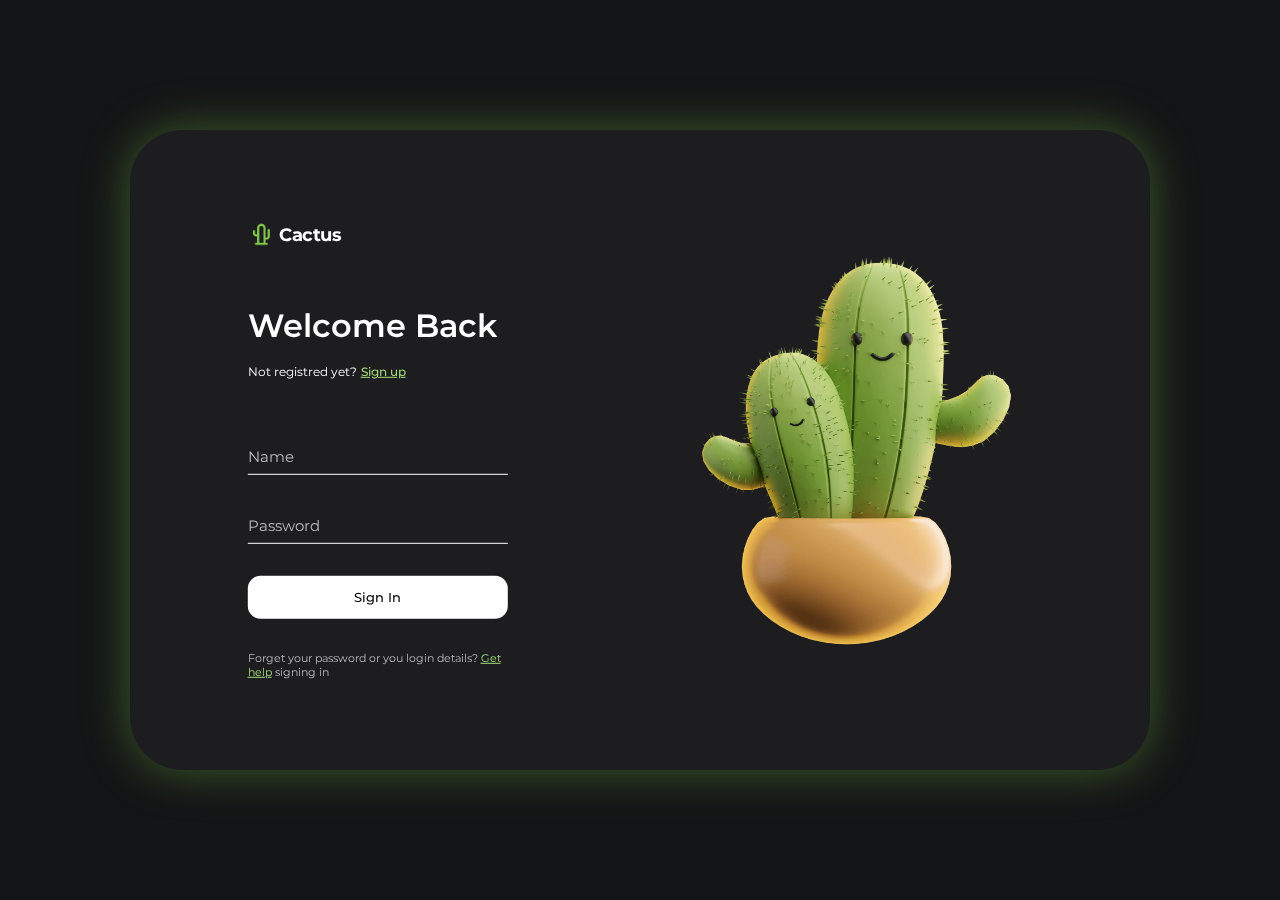
==== user.html @ 22fcda51 "1" ====
<!DOCTYPE html>
<html lang="en">
<head>
    <meta charset="UTF-8">
    <meta name="viewport" content="width=device-width, initial-scale=1.0">
    <title>Document</title>
    <link href='https://unpkg.com/boxicons@2.1.4/css/boxicons.min.css' rel='stylesheet'>
    <link rel="stylesheet" href="/assets/css/login.css">
</head>
<body>
    <main>
        <div class="box">
            <div class="inner-box">
                <div class="forms-wrap">
                    <div id="error"></div>
                    <form action="index.html" id="form" autocomplete="off" class="sign-in-form">
                        <div class="logo">
                            <img src="/assets/img/favicon.png" alt="logo">
                            <h4>Cactus</h4>
                        </div>

                        <div class="heading">
                            <h2>Welcome Back</h2>
                            <h6>Not registred yet?</h6>
                            <a href="#" class="toggle">Sign up</a>
                        </div>

                        <div class="actual-form">
                            <div class="input-wrap">
                                <input type="text" id="name" autocomplete="off" required class="input-field">
                                <label>Name</label>
                            </div>

                            <div class="input-wrap">
                                <input type="password" id="pass" autocomplete="off" required class="input-field">
                                <label>Password</label>
                            </div>

                            <input type="submit" value="Sign In" class="sign-btn">

                            <p class="text">Forget your password or you login details?
                                <a href="#">Get help</a> signing in
                            </p>
                            
                        </div>
                    </form>
                    <form action="index.html" autocomplete="off" class="sign-up-form">
                        <div class="logo">
                            <img src="/assets/img/favicon.png" alt="logo">
                            <h3>Cactus</h3>
                        </div>

                        <div class="heading">
                            <h2>Get Started</h2>
                            <h6>Already have an account?</h6>
                            <a href="#" class="toggle">Sign in</a>
                        </div>

                        <div class="actual-form">
                            <div class="input-wrap">
                                <input type="text" id="name" autocomplete="off" required class="input-field">
                                <label>Name</label>
                            </div>

                            <div class="input-wrap">
                                <input type="email" id="email" autocomplete="off" required class="input-field">
                                <label>Email</label>
                            </div>

                            <div class="input-wrap">
                                <input type="password" id="pass" autocomplete="off" required class="input-field">
                                <label>Password</label>
                            </div>

                            <input type="submit" value="Sign Up" class="sign-btn">

                            <p class="text">
                                By signing up, I agree to the <a href="#">Terms of Services</a> and <a href="#">Privacy Policy</a>
                            </p>
                            
                        </div>
                    </form>
                </div>

                <div class="carousel">
                    <img src="/assets/img/contact-cactus.png" class="img" alt="">
                </div>
            </div>
        </div>
    </main>
</body>

<script src="/assets/js/scrollreveal.min.js"></script>
<script src="/assets/js/user.js"></script>
</html>
---- assets/css/login.css ----
@import url('https://fonts.googleapis.com/css2?family=Montserrat:ital,wght@0,100..900;1,100..900&display=swap');

*, *::after, *::before {
    margin: 0;
    padding: 0;
    box-sizing: border-box;
}

body, input {
    font-family: 'Montserrat', sans-serif;
    color: #fff;
}

main {
    width: 100%;
    min-height: 100vh;
    overflow: hidden;
    background-color: hsl(228, 6%, 8%);
    padding: 2rem;
    display: flex;
    align-items: center;
    justify-content: center;
}

.box {
    position: relative;
    width: 100%;
    max-width: 1020px;
    height: 640px;
    background-color: hsl(228, 6%, 12%);
    border-radius: 3.3rem;
    box-shadow: 0 0 48px hsla(93, 54%, 54%, .4);
}

.inner-box {
    position: absolute;
    width: calc(100% - 4.1rem);
    height: calc(100% - 4.1rem);
    top: 50%;
    left: 50%;
    transform: translate(-50%, -50%);
}

.forms-wrap {
    position: absolute;
    height: 100%;
    width: 45%;
    top: 0;
    left: 0;
    display: grid;
    grid-template-columns: 1fr;
    grid-template-rows: 1fr;
    transition: .8s ease-in-out;
}

.carousel {
    position: absolute;
    height: 100%;
    width: 55%;
    left: 45%;
    top: 0;
    display: flex;
    align-items: center;
    justify-content: center;
    transition: .8s ease-in-out;
}

.carousel .img {
    width: 340px;
    pointer-events: none;
}

form {
    max-width: 260px;
    width: 100%;
    margin: 0 auto;
    height: 100%;
    display: flex;
    flex-direction: column;
    justify-content: space-evenly;
    grid-column: 1 / 2;
    grid-row: 1 / 2;
    transition: opacity 0.02s 0.4s;
}

form.sign-up-form {
    opacity: 0;
    pointer-events: none;
}

.logo {
    display: flex;
    align-items: center;
}

.logo img {
    width: 27px;
    margin-right: 0.3rem;
    animation: imgMove .4s;
}

.logo h4 {
    font-size: 1.1rem;
    letter-spacing: -0.5px;
}

.heading h2 {
    font-size: 2rem;
    font-weight: 600;
    margin-bottom: 1rem;
}

.heading h6 {
    color: hsl(0, 0%, 100%);
    font-weight: 400;
    font-size: .75rem;
    display: inline-flex;
}

.toggle {
    color: hsl(93, 58%, 66%);
    text-decoration: none;
    font-size: .75rem;
    font-weight: 500;
    text-decoration: underline;
    transition: .3s;
}

.input-wrap {
    position: relative;
    height: 37px;
    margin-bottom: 2rem;
}

.input-field {
    position: absolute;
    width: 100%;
    height: 100%;
    background: none;
    border: none;
    outline: none;
    border-bottom: 1px solid hsl(0, 0%, 100%);
    padding: 0;
    font-size: .95rem;
    color: #ffffff;
    transition: .4s;
}

label {
    position: absolute;
    left: 0;
    top: 50%;
    transform: translateY(-50%);
    font-size: 0.95rem;
    color: #bbb;
    pointer-events: none;
    transition: .4s;
}

.input-field.active {
    border-bottom-color: hsl(93, 58%, 66%);
}

.input-field.active+label {
    font-size: 0.75rem;
    top: -2px;
}

.sign-btn {
    display: inline-block;
    width: 100%;
    height: 43px;
    background-color: hsl(0, 0%, 100%);
    color: #000000;
    border: none;
    cursor: pointer;
    border-radius: .8rem;
    font-size: 0.8rem;
    font-weight: 500;
    margin-bottom: 2rem;
    transition: .3s;
}

.sign-btn:hover {
    background-color: hsl(93, 58%, 66%);
}

.text {
    color: #bbb;
    font-size: .7rem;
}

.text a {
    color: hsl(93, 58%, 66%);
    text-decoration: underline;
    transition: .3s;
}

main.sign-up-mode form.sign-in-form {
    opacity: 0;
    pointer-events: none;
}

main.sign-up-mode form.sign-up-form {
    opacity: 1;
    pointer-events: all;
}

main.sign-up-mode .forms-wrap {
    left: 55%;
}

main.sign-up-mode .carousel {
    left: 0;
}

@media screen and (max-width: 850px) {
    .box {
        height: auto;
        max-height: 550px;
        overflow: hidden;
    }

    .inner-box {
        position: static;
        transform: none;
        width: revert;
        height: revert;
        padding: 2rem;
    }

    .forms-wrap {
        position: revert;
        width: 100%;
        height: auto;
    }

    .carousel {
        position: revert;
        height: auto;
        width: 100%;
        padding: 3rem 2rem;
        display: flex;
    }

    form {
        max-width: revert;
        padding: 1.5rem 2.5rem 2rem;
        transition: transform .8s ease-in-out, opacity .45s linear;
    }

    .heading {
        margin: 2rem 0;
    }

    form.sign-up-form {
        transform: translateX(100%);
    }

    main.sign-up-mode form.sign-up-form {
        transform: translateX(0%);
    }

    main.sign-up-mode form.sign-in-form {
        transform: translateX(-100%);
    }
}

@media screen and (max-width: 530px) {
    main {
        padding: 1rem;
    }

    .box {
        border-radius: 2rem;
    }

    .inner-box {
        padding: 1rem;
    }

    .carousel {
        padding: 1.5rem 1rem;
        border-radius: 1.6rem;
    }

    form {
        padding: 1rem 2rem 2.5rem;
    }
}
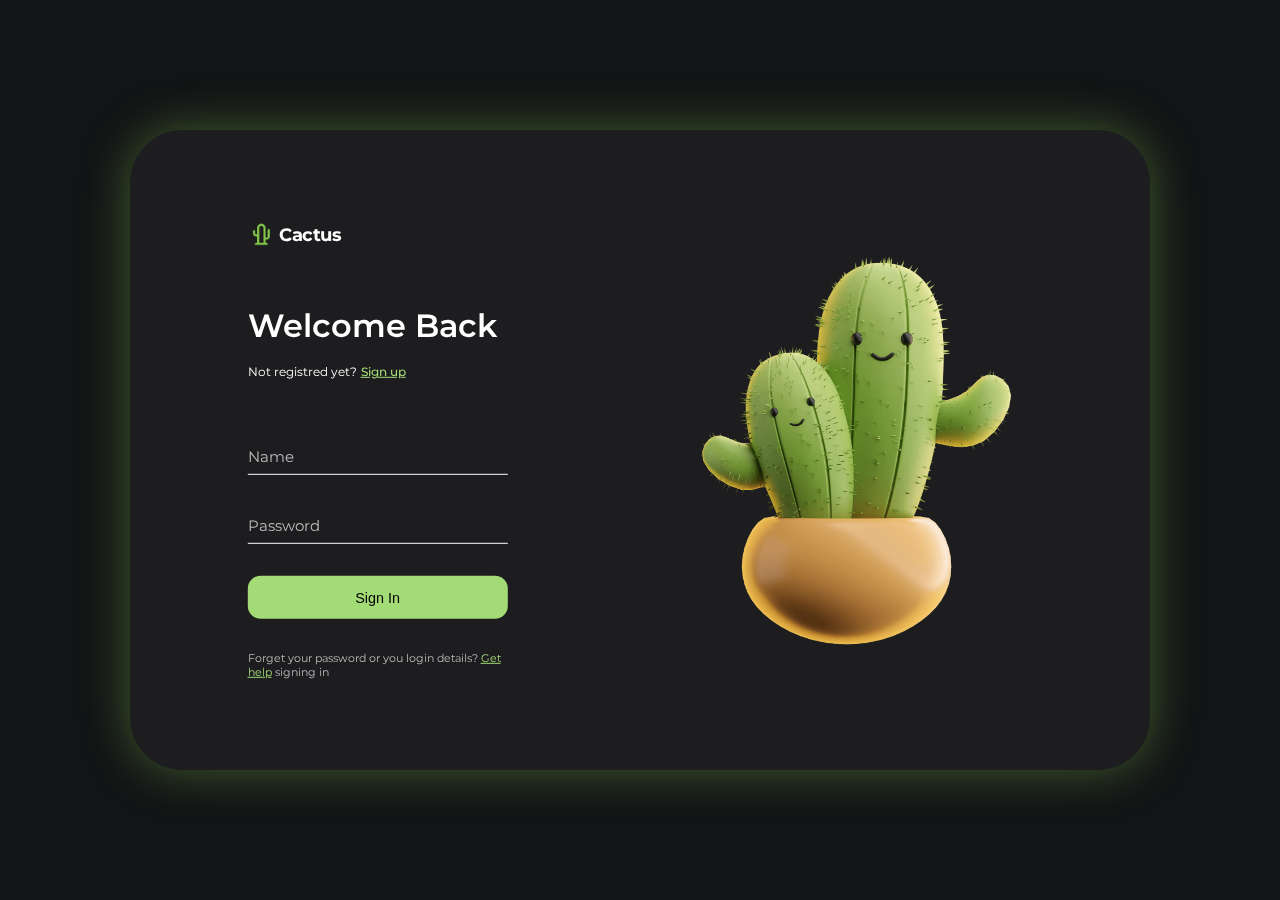
==== commit fc181e3b: "asdf" ====
--- a/user.html
+++ b/user.html
@@ -12,8 +12,7 @@
         <div class="box">
             <div class="inner-box">
                 <div class="forms-wrap">
-                    <div id="error"></div>
-                    <form action="index.html" id="form" autocomplete="off" class="sign-in-form">
+                    <form id="form" autocomplete="off" class="sign-in-form">
                         <div class="logo">
                             <img src="/assets/img/favicon.png" alt="logo">
                             <h4>Cactus</h4>
@@ -27,16 +26,22 @@
 
                         <div class="actual-form">
                             <div class="input-wrap">
-                                <input type="text" id="name" autocomplete="off" required class="input-field">
+                                <input type="text" id="name" autocomplete="off" class="input-field">
                                 <label>Name</label>
+                                <i class='bx bx-check'></i>
+                                <i class='bx bx-calendar-exclamation'></i>
+                                <span>Error message</span>
                             </div>
 
                             <div class="input-wrap">
-                                <input type="password" id="pass" autocomplete="off" required class="input-field">
+                                <input type="password" id="pass" autocomplete="off" class="input-field">
                                 <label>Password</label>
+                                <i class='bx bx-check'></i>
+                                <i class='bx bx-calendar-exclamation'></i>
+                                <span>Error message</span>
                             </div>
 
-                            <input type="submit" value="Sign In" class="sign-btn">
+                            <button type="submit" id="submit-btn" class="sign-btn">Sign In</button>
 
                             <p class="text">Forget your password or you login details?
                                 <a href="#">Get help</a> signing in
@@ -44,7 +49,7 @@
                             
                         </div>
                     </form>
-                    <form action="index.html" autocomplete="off" class="sign-up-form">
+                    <form id="form2" autocomplete="off" class="sign-up-form">
                         <div class="logo">
                             <img src="/assets/img/favicon.png" alt="logo">
                             <h3>Cactus</h3>
@@ -58,21 +63,30 @@
 
                         <div class="actual-form">
                             <div class="input-wrap">
-                                <input type="text" id="name" autocomplete="off" required class="input-field">
-                                <label>Name</label>
+                                <input type="text" id="name2"  autocomplete="off" class="input-field">
+                                <label for="up-name">Name</label>
+                                <i class='bx bx-check'></i>
+                                <i class='bx bx-calendar-exclamation'></i>
+                                <span>Error message</span>
                             </div>
 
                             <div class="input-wrap">
-                                <input type="email" id="email" autocomplete="off" required class="input-field">
-                                <label>Email</label>
+                                <input type="email" id="email" autocomplete="off" class="input-field">
+                                <label for="up-email">Email</label>
+                                <i class='bx bx-check'></i>
+                                <i class='bx bx-calendar-exclamation'></i>
+                                <span>Error message</span>
                             </div>
 
                             <div class="input-wrap">
-                                <input type="password" id="pass" autocomplete="off" required class="input-field">
-                                <label>Password</label>
+                                <input type="password" id="pass2" autocomplete="off" class="input-field">
+                                <label for="up-pass">Password</label>
+                                <i class='bx bx-check'></i>
+                                <i class='bx bx-calendar-exclamation'></i>
+                                <span>Error message</span>
                             </div>
 
-                            <input type="submit" value="Sign Up" class="sign-btn">
+                            <button type="submit" id="submit-btn" class="sign-btn">Sign Up</button>
 
                             <p class="text">
                                 By signing up, I agree to the <a href="#">Terms of Services</a> and <a href="#">Privacy Policy</a>
--- a/assets/css/login.css
+++ b/assets/css/login.css
@@ -130,6 +130,44 @@
     position: relative;
     height: 37px;
     margin-bottom: 2rem;
+}
+
+.input-wrap.success input {
+    border-color: hsl(93, 58%, 66%);
+}
+
+.input-wrap.error input {
+    border-color: #e74c3c;
+}
+
+.input-wrap i {
+    position: absolute;
+    top: 13px;
+    right: 10px;
+    visibility: hidden;
+}
+
+.input-wrap.success i.bx-check {
+    visibility: visible;
+    color: hsl(93, 58%, 66%);
+}
+
+.input-wrap.error i.bx-calendar-exclamation {
+    visibility: visible;
+    color: #e74c3c;
+}
+
+.input-wrap span {
+    visibility: hidden;
+    position: absolute;
+    bottom: -20px;
+    left: 0;
+    font-size: 12px;
+}
+
+.input-wrap.error span {
+    visibility: visible;
+    color: #e74c3c;
 }
 
 .input-field {
@@ -170,19 +208,19 @@
     display: inline-block;
     width: 100%;
     height: 43px;
-    background-color: hsl(0, 0%, 100%);
+    background-color: hsl(93, 58%, 66%);
     color: #000000;
     border: none;
     cursor: pointer;
     border-radius: .8rem;
-    font-size: 0.8rem;
+    font-size: 0.9rem;
     font-weight: 500;
     margin-bottom: 2rem;
     transition: .3s;
 }
 
-.sign-btn:hover {
-    background-color: hsl(93, 58%, 66%);
+.sign-btn.error-btn {
+    background-color: #e74c3c;
 }
 
 .text {
